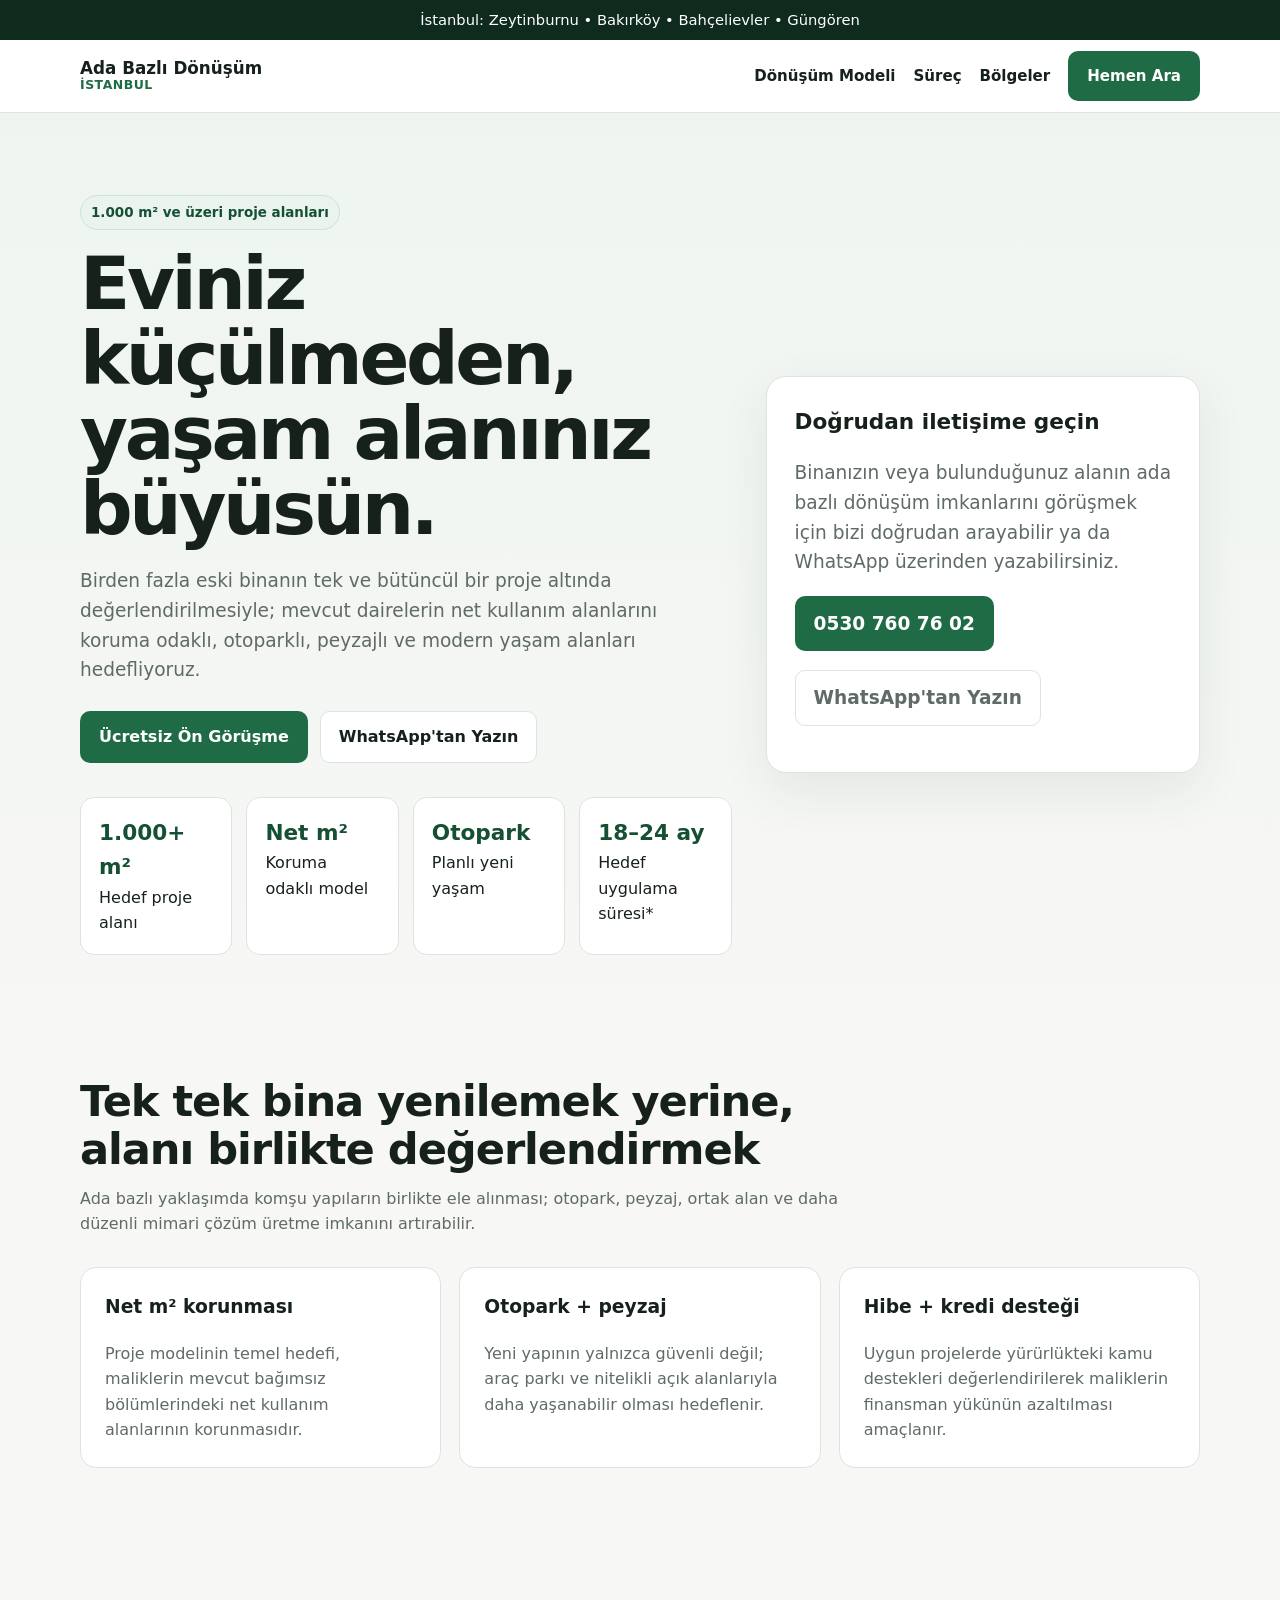
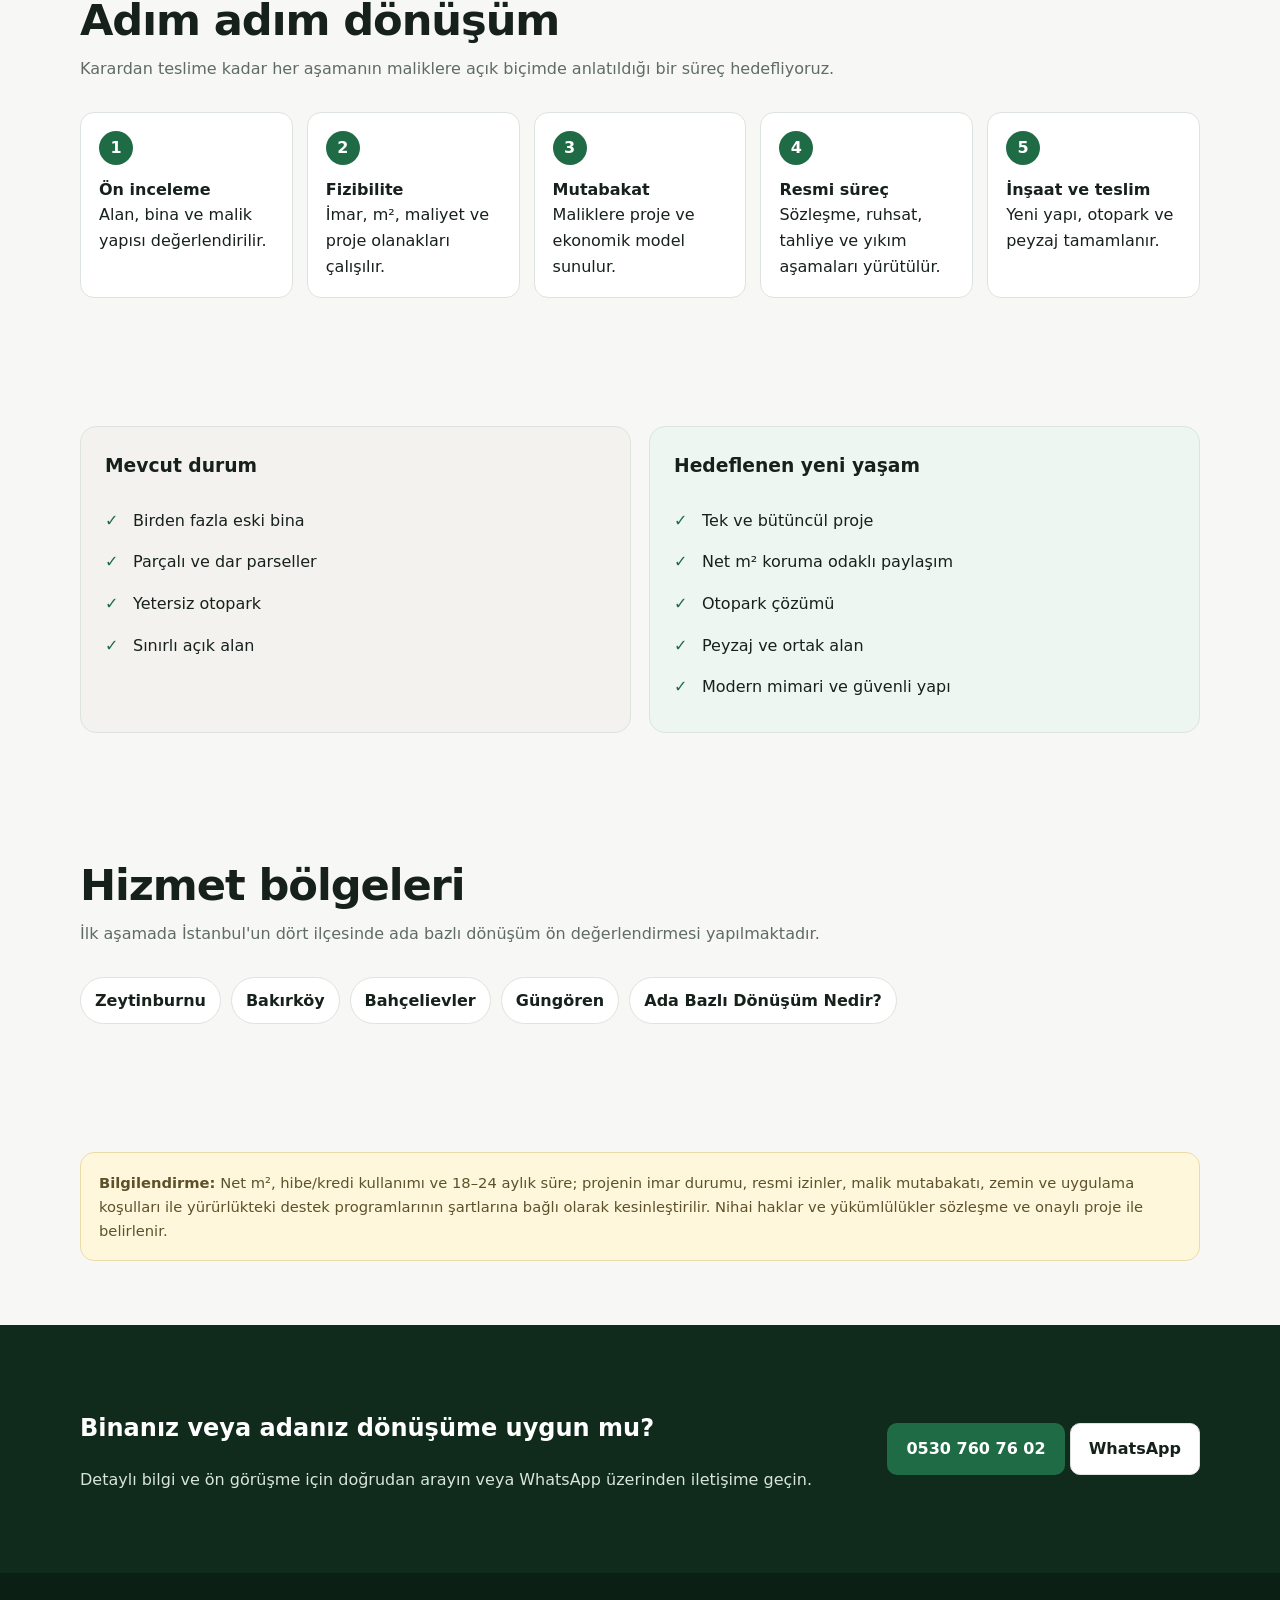
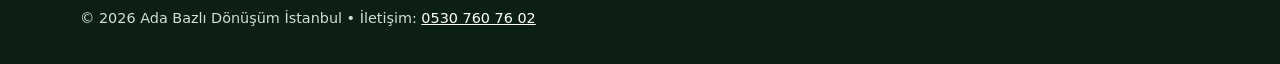
==== index.html @ c2b66420 "Add files via upload" ====
<!doctype html>
<html lang="tr">
<head>
  <meta charset="utf-8">
  <meta name="viewport" content="width=device-width, initial-scale=1">
  <title>Ada Bazlı Kentsel Dönüşüm İstanbul | Net m² Koruma Odaklı</title>
  <meta name="description" content="Zeytinburnu, Bakırköy, Bahçelievler ve Güngören'de 1.000 m² ve üzeri alanlarda ada bazlı kentsel dönüşüm ön değerlendirmesi. Net m² koruma odaklı, otoparklı ve peyzajlı yeni yaşam alanları.">
  <meta name="robots" content="index,follow">
  <link rel="stylesheet" href="styles.css">
</head>
<body>
  <div class="topbar">İstanbul: Zeytinburnu • Bakırköy • Bahçelievler • Güngören</div>
  <header>
    <div class="container nav">
      <a class="brand" href="index.html">Ada Bazlı Dönüşüm <span>İstanbul</span></a>
      <nav class="navlinks" aria-label="Ana menü">
        <a href="#model">Dönüşüm Modeli</a>
        <a href="#surec">Süreç</a>
        <a href="#bolgeler">Bölgeler</a>
        <a class="btn btn-primary" href="tel:+905307607602">Hemen Ara</a>
      </nav>
    </div>
  </header>

  <main>
    <section class="hero">
      <div class="container hero-grid">
        <div>
          <span class="eyebrow">1.000 m² ve üzeri proje alanları</span>
          <h1>Eviniz küçülmeden, yaşam alanınız büyüsün.</h1>
          <p>Birden fazla eski binanın tek ve bütüncül bir proje altında değerlendirilmesiyle; mevcut dairelerin net kullanım alanlarını koruma odaklı, otoparklı, peyzajlı ve modern yaşam alanları hedefliyoruz.</p>
          <div class="hero-actions">
            <a class="btn btn-primary" href="tel:+905307607602">Ücretsiz Ön Görüşme</a>
            <a class="btn btn-secondary" href="https://wa.me/905307607602?text=Merhaba%2C%20ada%20bazl%C4%B1%20kentsel%20d%C3%B6n%C3%BC%C5%9F%C3%BCm%20hakk%C4%B1nda%20bilgi%20almak%20istiyorum." rel="noopener">WhatsApp'tan Yazın</a>
          </div>
          <div class="stats">
            <div class="stat"><strong>1.000+ m²</strong><span>Hedef proje alanı</span></div>
            <div class="stat"><strong>Net m²</strong><span>Koruma odaklı model</span></div>
            <div class="stat"><strong>Otopark</strong><span>Planlı yeni yaşam</span></div>
            <div class="stat"><strong>18–24 ay</strong><span>Hedef uygulama süresi*</span></div>
          </div>
        </div>
        <aside class="hero-card">
          <h2>Doğrudan iletişime geçin</h2>
          <p>Binanızın veya bulunduğunuz alanın ada bazlı dönüşüm imkanlarını görüşmek için bizi doğrudan arayabilir ya da WhatsApp üzerinden yazabilirsiniz.</p>
          <p><a class="btn btn-primary" href="tel:+905307607602">0530 760 76 02</a></p>
          <p><a class="btn btn-secondary" href="https://wa.me/905307607602?text=Merhaba%2C%20ada%20bazl%C4%B1%20kentsel%20d%C3%B6n%C3%BC%C5%9F%C3%BCm%20hakk%C4%B1nda%20bilgi%20almak%20istiyorum." rel="noopener">WhatsApp'tan Yazın</a></p>
        </aside>
      </div>
    </section>

    <section id="model">
      <div class="container">
        <div class="section-head">
          <h2>Tek tek bina yenilemek yerine, alanı birlikte değerlendirmek</h2>
          <p>Ada bazlı yaklaşımda komşu yapıların birlikte ele alınması; otopark, peyzaj, ortak alan ve daha düzenli mimari çözüm üretme imkanını artırabilir.</p>
        </div>
        <div class="grid-3">
          <article class="card"><h3>Net m² korunması</h3><p>Proje modelinin temel hedefi, maliklerin mevcut bağımsız bölümlerindeki net kullanım alanlarının korunmasıdır.</p></article>
          <article class="card"><h3>Otopark + peyzaj</h3><p>Yeni yapının yalnızca güvenli değil; araç parkı ve nitelikli açık alanlarıyla daha yaşanabilir olması hedeflenir.</p></article>
          <article class="card"><h3>Hibe + kredi desteği</h3><p>Uygun projelerde yürürlükteki kamu destekleri değerlendirilerek maliklerin finansman yükünün azaltılması amaçlanır.</p></article>
        </div>
      </div>
    </section>

    <section id="surec">
      <div class="container">
        <div class="section-head"><h2>Adım adım dönüşüm</h2><p>Karardan teslime kadar her aşamanın maliklere açık biçimde anlatıldığı bir süreç hedefliyoruz.</p></div>
        <div class="process">
          <div class="step"><strong>Ön inceleme</strong><br>Alan, bina ve malik yapısı değerlendirilir.</div>
          <div class="step"><strong>Fizibilite</strong><br>İmar, m², maliyet ve proje olanakları çalışılır.</div>
          <div class="step"><strong>Mutabakat</strong><br>Maliklere proje ve ekonomik model sunulur.</div>
          <div class="step"><strong>Resmi süreç</strong><br>Sözleşme, ruhsat, tahliye ve yıkım aşamaları yürütülür.</div>
          <div class="step"><strong>İnşaat ve teslim</strong><br>Yeni yapı, otopark ve peyzaj tamamlanır.</div>
        </div>
      </div>
    </section>

    <section>
      <div class="container compare">
        <article class="card"><h3>Mevcut durum</h3><ul class="checks"><li>Birden fazla eski bina</li><li>Parçalı ve dar parseller</li><li>Yetersiz otopark</li><li>Sınırlı açık alan</li></ul></article>
        <article class="card"><h3>Hedeflenen yeni yaşam</h3><ul class="checks"><li>Tek ve bütüncül proje</li><li>Net m² koruma odaklı paylaşım</li><li>Otopark çözümü</li><li>Peyzaj ve ortak alan</li><li>Modern mimari ve güvenli yapı</li></ul></article>
      </div>
    </section>

    <section id="bolgeler">
      <div class="container">
        <div class="section-head"><h2>Hizmet bölgeleri</h2><p>İlk aşamada İstanbul'un dört ilçesinde ada bazlı dönüşüm ön değerlendirmesi yapılmaktadır.</p></div>
        <div class="locations">
          <a class="pill" href="zeytinburnu-kentsel-donusum.html">Zeytinburnu</a>
          <a class="pill" href="bakirkoy-kentsel-donusum.html">Bakırköy</a>
          <a class="pill" href="bahcelievler-kentsel-donusum.html">Bahçelievler</a>
          <a class="pill" href="gungoren-kentsel-donusum.html">Güngören</a>
          <a class="pill" href="ada-bazli-kentsel-donusum.html">Ada Bazlı Dönüşüm Nedir?</a>
        </div>
      </div>
    </section>

    <section>
      <div class="container notice"><strong>Bilgilendirme:</strong> Net m², hibe/kredi kullanımı ve 18–24 aylık süre; projenin imar durumu, resmi izinler, malik mutabakatı, zemin ve uygulama koşulları ile yürürlükteki destek programlarının şartlarına bağlı olarak kesinleştirilir. Nihai haklar ve yükümlülükler sözleşme ve onaylı proje ile belirlenir.</div>
    </section>

    <section class="contact" id="iletisim">
      <div class="container contact-grid">
        <div><h2>Binanız veya adanız dönüşüme uygun mu?</h2><p>Detaylı bilgi ve ön görüşme için doğrudan arayın veya WhatsApp üzerinden iletişime geçin.</p></div>
        <div><a class="btn btn-primary" href="tel:+905307607602">0530 760 76 02</a> <a class="btn btn-secondary" href="https://wa.me/905307607602?text=Merhaba%2C%20ada%20bazl%C4%B1%20kentsel%20d%C3%B6n%C3%BC%C5%9F%C3%BCm%20hakk%C4%B1nda%20bilgi%20almak%20istiyorum." rel="noopener">WhatsApp</a></div>
      </div>
    </section>
  </main>

  <footer><div class="container">© 2026 Ada Bazlı Dönüşüm İstanbul • İletişim: <a href="tel:+905307607602">0530 760 76 02</a></div></footer>
  <script src="script.js"></script>
</body>
</html>
---- styles.css ----
:root{
  --bg:#f7f7f5;
  --card:#ffffff;
  --text:#17211b;
  --muted:#5f6b64;
  --accent:#1f6b46;
  --accent-dark:#155034;
  --line:#dde4df;
  --soft:#eaf3ed;
  --warn:#fff7dc;
}
*{box-sizing:border-box}
html{scroll-behavior:smooth}
body{margin:0;font-family:Inter,system-ui,-apple-system,BlinkMacSystemFont,"Segoe UI",sans-serif;color:var(--text);background:var(--bg);line-height:1.6}
a{color:inherit}
.container{width:min(1120px,calc(100% - 32px));margin:auto}
.topbar{background:#0f2b1d;color:#fff;font-size:.92rem;padding:8px 0;text-align:center}
header{position:sticky;top:0;background:rgba(255,255,255,.96);backdrop-filter:blur(10px);border-bottom:1px solid var(--line);z-index:10}
.nav{display:flex;align-items:center;justify-content:space-between;gap:22px;min-height:72px}
.brand{text-decoration:none;font-weight:800;font-size:1.05rem;line-height:1.2}
.brand span{display:block;color:var(--accent);font-size:.78rem;font-weight:700;letter-spacing:.04em;text-transform:uppercase}
.navlinks{display:flex;gap:18px;align-items:center;flex-wrap:wrap}
.navlinks a{text-decoration:none;font-weight:650;font-size:.94rem}
.btn{display:inline-flex;align-items:center;justify-content:center;gap:8px;padding:12px 18px;border-radius:10px;text-decoration:none;font-weight:800;border:1px solid transparent;cursor:pointer}
.btn-primary{background:var(--accent);color:#fff}.btn-primary:hover{background:var(--accent-dark)}
.btn-secondary{background:#fff;border-color:var(--line)}
.hero{padding:82px 0 58px;background:linear-gradient(180deg,#eef5f0 0%,var(--bg) 100%)}
.eyebrow{display:inline-block;background:var(--soft);color:var(--accent-dark);border:1px solid #cfe2d5;padding:6px 10px;border-radius:999px;font-weight:800;font-size:.84rem;margin-bottom:16px}
.hero-grid{display:grid;grid-template-columns:1.2fr .8fr;gap:34px;align-items:center}
h1{font-size:clamp(2.35rem,6vw,4.6rem);line-height:1.02;letter-spacing:-.045em;margin:0 0 20px}
.hero p{font-size:1.16rem;color:var(--muted);max-width:760px}
.hero-actions{display:flex;gap:12px;flex-wrap:wrap;margin-top:26px}
.hero-card{background:var(--card);padding:28px;border-radius:20px;border:1px solid var(--line);box-shadow:0 18px 50px rgba(27,50,36,.08)}
.hero-card h2{margin-top:0;font-size:1.35rem}
.hero-card ul{padding-left:20px;margin-bottom:0}
.stats{display:grid;grid-template-columns:repeat(4,1fr);gap:14px;margin-top:34px}
.stat{background:#fff;border:1px solid var(--line);border-radius:14px;padding:18px}
.stat strong{display:block;font-size:1.35rem;color:var(--accent-dark)}
section{padding:64px 0}
.section-head{max-width:760px;margin-bottom:30px}
.section-head h2{font-size:clamp(1.8rem,4vw,2.7rem);line-height:1.12;margin:0 0 12px;letter-spacing:-.025em}
.section-head p{color:var(--muted);margin:0}
.grid-3{display:grid;grid-template-columns:repeat(3,1fr);gap:18px}
.card{background:var(--card);border:1px solid var(--line);border-radius:16px;padding:24px}
.card h3{margin-top:0}.card p{color:var(--muted);margin-bottom:0}
.process{counter-reset:step;display:grid;grid-template-columns:repeat(5,1fr);gap:14px}
.step{background:#fff;border:1px solid var(--line);border-radius:14px;padding:18px;position:relative}
.step:before{counter-increment:step;content:counter(step);display:grid;place-items:center;width:34px;height:34px;border-radius:50%;background:var(--accent);color:#fff;font-weight:800;margin-bottom:12px}
.compare{display:grid;grid-template-columns:1fr 1fr;gap:18px}
.compare .card:first-child{background:#f4f2ee}.compare .card:last-child{background:#eef6f1}
.checks{list-style:none;padding:0;margin:0}.checks li{padding:8px 0 8px 28px;position:relative}.checks li:before{content:"✓";position:absolute;left:0;color:var(--accent);font-weight:900}
.locations{display:flex;gap:10px;flex-wrap:wrap}.pill{background:#fff;border:1px solid var(--line);padding:10px 14px;border-radius:999px;text-decoration:none;font-weight:750}
.notice{background:var(--warn);border:1px solid #eadca8;border-radius:14px;padding:18px;font-size:.92rem;color:#5c512b}
.contact{background:#102a1c;color:#fff}.contact p{color:#d8e5dc}.contact-grid{display:grid;grid-template-columns:1fr auto;gap:22px;align-items:center}.contact .btn-secondary{color:var(--text)}
footer{background:#0b1f15;color:#cfe0d5;padding:34px 0;font-size:.9rem}
footer a{color:#fff}
.page-hero{padding:58px 0 34px;background:#eef5f0}.page-hero h1{font-size:clamp(2rem,5vw,3.6rem)}
.content{max-width:860px}.content h2{margin-top:38px}.content p,.content li{color:#3f4c44}
@media(max-width:900px){.hero-grid,.compare,.contact-grid{grid-template-columns:1fr}.stats{grid-template-columns:1fr 1fr}.grid-3{grid-template-columns:1fr}.process{grid-template-columns:1fr 1fr}.navlinks a:not(.btn){display:none}}
@media(max-width:560px){.stats,.process{grid-template-columns:1fr}.hero{padding-top:54px}.nav{min-height:64px}.btn{width:100%}.nav .btn{width:auto;padding:10px 12px}.hero-actions{display:grid}.contact-grid .btn{width:100%}}
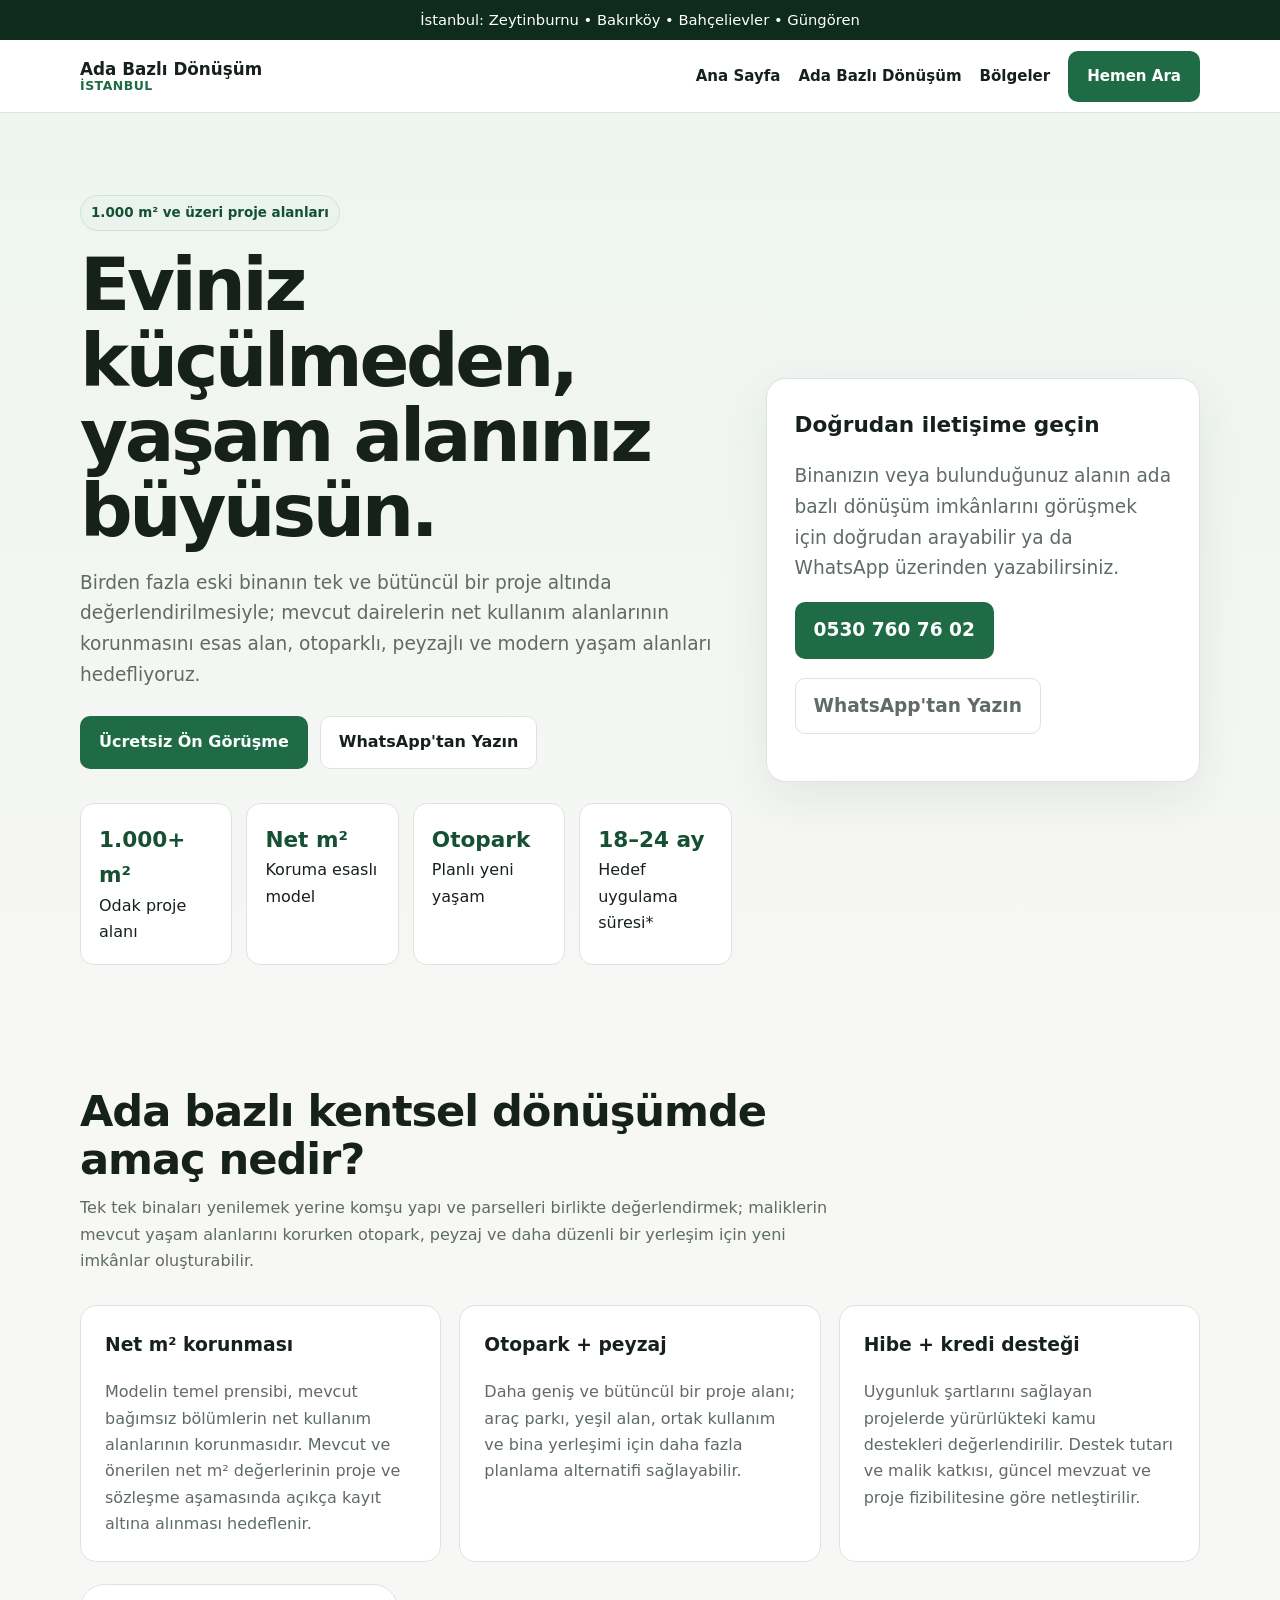
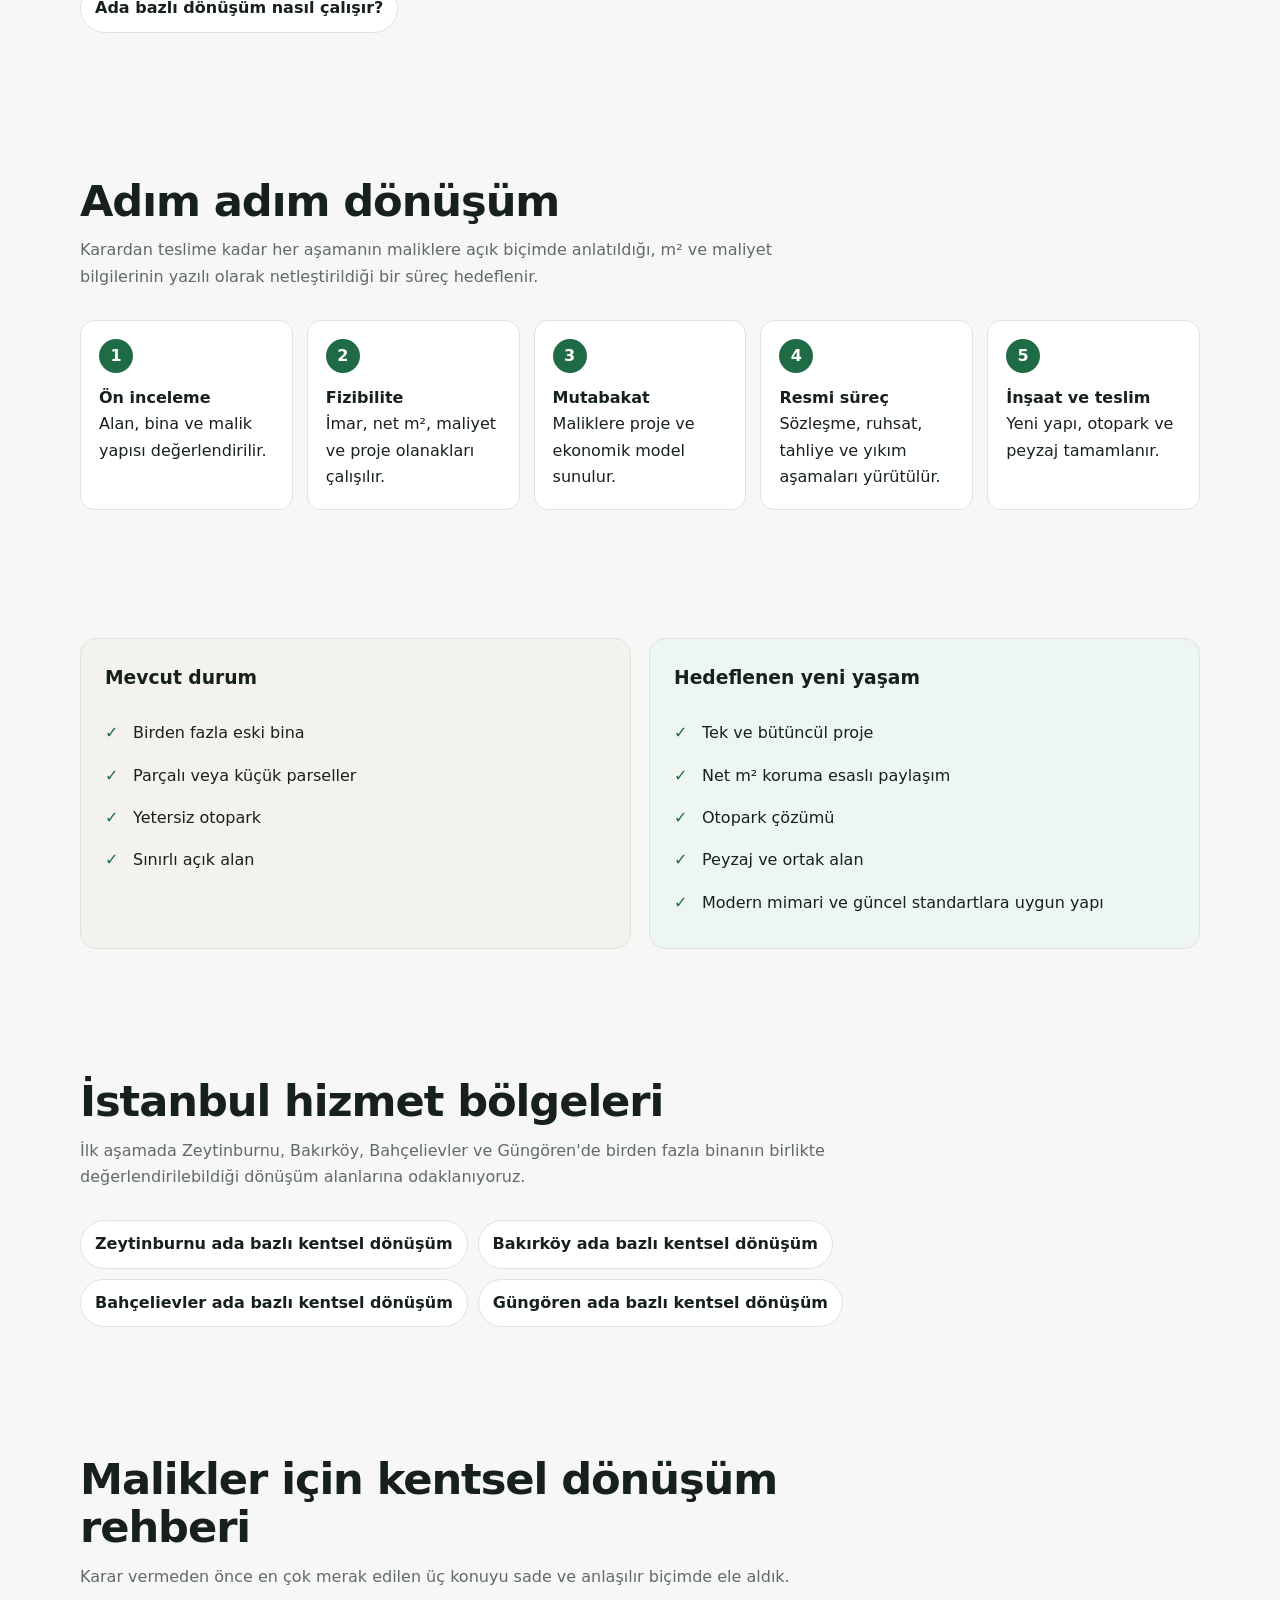
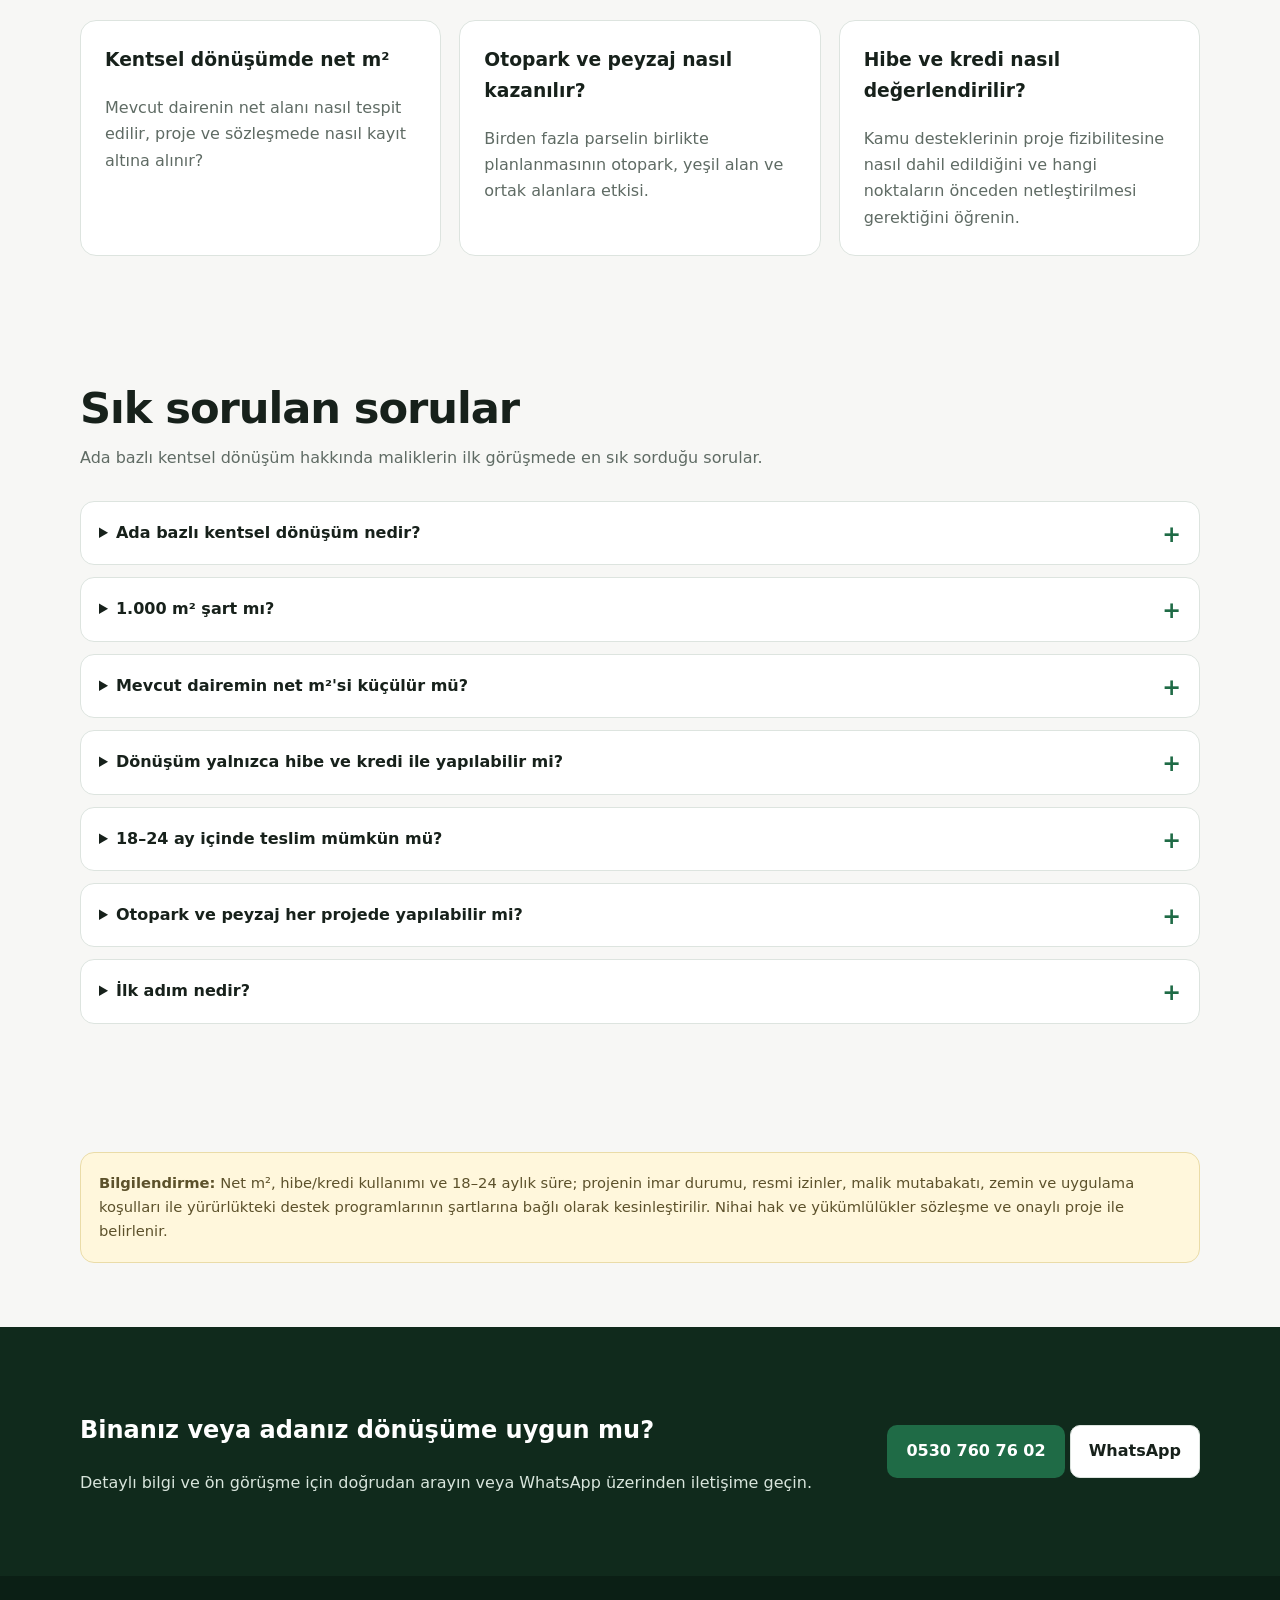
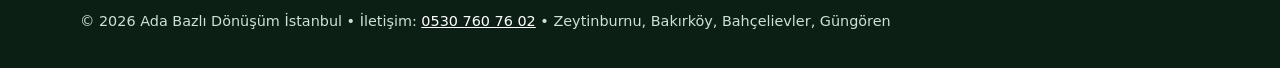
==== commit 3e964df7: "Add files via upload" ====
--- a/index.html
+++ b/index.html
@@ -3,48 +3,57 @@
 <head>
   <meta charset="utf-8">
   <meta name="viewport" content="width=device-width, initial-scale=1">
-  <title>Ada Bazlı Kentsel Dönüşüm İstanbul | Net m² Koruma Odaklı</title>
-  <meta name="description" content="Zeytinburnu, Bakırköy, Bahçelievler ve Güngören'de 1.000 m² ve üzeri alanlarda ada bazlı kentsel dönüşüm ön değerlendirmesi. Net m² koruma odaklı, otoparklı ve peyzajlı yeni yaşam alanları.">
-  <meta name="robots" content="index,follow">
+  <title>Ada Bazlı Kentsel Dönüşüm İstanbul | Net m² Koruma</title>
+  <meta name="description" content="Zeytinburnu, Bakırköy, Bahçelievler ve Güngören&#x27;de 1.000 m²+ alanlarda ada bazlı dönüşüm. Net m² koruma esaslı, otoparklı ve peyzajlı proje yaklaşımı.">
+  <meta name="robots" content="index,follow,max-image-preview:large,max-snippet:-1,max-video-preview:-1">
+  <link rel="canonical" href="https://adabazlidonusum.com.tr/">
+  <meta property="og:locale" content="tr_TR">
+  <meta property="og:type" content="website">
+  <meta property="og:title" content="Ada Bazlı Kentsel Dönüşüm İstanbul | Net m² Koruma">
+  <meta property="og:description" content="Zeytinburnu, Bakırköy, Bahçelievler ve Güngören&#x27;de 1.000 m²+ alanlarda ada bazlı dönüşüm. Net m² koruma esaslı, otoparklı ve peyzajlı proje yaklaşımı.">
+  <meta property="og:url" content="https://adabazlidonusum.com.tr/">
+  <meta property="og:site_name" content="Ada Bazlı Dönüşüm İstanbul">
+  <meta name="twitter:card" content="summary">
+  <meta name="theme-color" content="#1f6b46">
   <link rel="stylesheet" href="styles.css">
+  <script type="application/ld+json">{"@context":"https://schema.org","@graph":[{"@type":"WebSite","@id":"https://adabazlidonusum.com.tr/#website","url":"https://adabazlidonusum.com.tr/","name":"Ada Bazlı Dönüşüm İstanbul","inLanguage":"tr-TR"},{"@type":"Organization","@id":"https://adabazlidonusum.com.tr/#organization","name":"Ada Bazlı Dönüşüm İstanbul","url":"https://adabazlidonusum.com.tr/","telephone":"+905307607602","contactPoint":{"@type":"ContactPoint","telephone":"+905307607602","contactType":"customer service","availableLanguage":["tr"]},"areaServed":[{"@type":"AdministrativeArea","name":"Zeytinburnu, İstanbul"},{"@type":"AdministrativeArea","name":"Bakırköy, İstanbul"},{"@type":"AdministrativeArea","name":"Bahçelievler, İstanbul"},{"@type":"AdministrativeArea","name":"Güngören, İstanbul"}]},{"@type":"Service","@id":"https://adabazlidonusum.com.tr/#service","name":"Ada Bazlı Kentsel Dönüşüm Ön Değerlendirmesi","provider":{"@id":"https://adabazlidonusum.com.tr/#organization"},"serviceType":"Ada bazlı kentsel dönüşüm ön değerlendirmesi ve proje koordinasyonu","areaServed":["Zeytinburnu, İstanbul","Bakırköy, İstanbul","Bahçelievler, İstanbul","Güngören, İstanbul"],"url":"https://adabazlidonusum.com.tr/"}]}</script>
 </head>
 <body>
   <div class="topbar">İstanbul: Zeytinburnu • Bakırköy • Bahçelievler • Güngören</div>
   <header>
     <div class="container nav">
-      <a class="brand" href="index.html">Ada Bazlı Dönüşüm <span>İstanbul</span></a>
+      <a class="brand" href="index.html" aria-label="Ada Bazlı Dönüşüm İstanbul ana sayfa">Ada Bazlı Dönüşüm <span>İstanbul</span></a>
       <nav class="navlinks" aria-label="Ana menü">
-        <a href="#model">Dönüşüm Modeli</a>
-        <a href="#surec">Süreç</a>
-        <a href="#bolgeler">Bölgeler</a>
-        <a class="btn btn-primary" href="tel:+905307607602">Hemen Ara</a>
+        <a href="index.html">Ana Sayfa</a>
+        <a href="ada-bazli-kentsel-donusum.html">Ada Bazlı Dönüşüm</a>
+        <a href="index.html#bolgeler">Bölgeler</a>
+        <a class="btn btn-primary" href="tel:+905307607602" aria-label="0530 760 76 02 numarasını ara">Hemen Ara</a>
       </nav>
     </div>
   </header>
-
   <main>
     <section class="hero">
       <div class="container hero-grid">
         <div>
           <span class="eyebrow">1.000 m² ve üzeri proje alanları</span>
           <h1>Eviniz küçülmeden, yaşam alanınız büyüsün.</h1>
-          <p>Birden fazla eski binanın tek ve bütüncül bir proje altında değerlendirilmesiyle; mevcut dairelerin net kullanım alanlarını koruma odaklı, otoparklı, peyzajlı ve modern yaşam alanları hedefliyoruz.</p>
+          <p>Birden fazla eski binanın tek ve bütüncül bir proje altında değerlendirilmesiyle; mevcut dairelerin net kullanım alanlarının korunmasını esas alan, otoparklı, peyzajlı ve modern yaşam alanları hedefliyoruz.</p>
           <div class="hero-actions">
             <a class="btn btn-primary" href="tel:+905307607602">Ücretsiz Ön Görüşme</a>
-            <a class="btn btn-secondary" href="https://wa.me/905307607602?text=Merhaba%2C%20ada%20bazl%C4%B1%20kentsel%20d%C3%B6n%C3%BC%C5%9F%C3%BCm%20hakk%C4%B1nda%20bilgi%20almak%20istiyorum." rel="noopener">WhatsApp'tan Yazın</a>
+            <a class="btn btn-secondary" href="https://wa.me/905307607602?text=Merhaba%2C%20ada%20bazl%C4%B1%20kentsel%20d%C3%B6n%C3%BC%C5%9F%C3%BCm%20hakk%C4%B1nda%20bilgi%20almak%20istiyorum." rel="noopener noreferrer">WhatsApp'tan Yazın</a>
           </div>
           <div class="stats">
-            <div class="stat"><strong>1.000+ m²</strong><span>Hedef proje alanı</span></div>
-            <div class="stat"><strong>Net m²</strong><span>Koruma odaklı model</span></div>
+            <div class="stat"><strong>1.000+ m²</strong><span>Odak proje alanı</span></div>
+            <div class="stat"><strong>Net m²</strong><span>Koruma esaslı model</span></div>
             <div class="stat"><strong>Otopark</strong><span>Planlı yeni yaşam</span></div>
             <div class="stat"><strong>18–24 ay</strong><span>Hedef uygulama süresi*</span></div>
           </div>
         </div>
         <aside class="hero-card">
           <h2>Doğrudan iletişime geçin</h2>
-          <p>Binanızın veya bulunduğunuz alanın ada bazlı dönüşüm imkanlarını görüşmek için bizi doğrudan arayabilir ya da WhatsApp üzerinden yazabilirsiniz.</p>
+          <p>Binanızın veya bulunduğunuz alanın ada bazlı dönüşüm imkânlarını görüşmek için doğrudan arayabilir ya da WhatsApp üzerinden yazabilirsiniz.</p>
           <p><a class="btn btn-primary" href="tel:+905307607602">0530 760 76 02</a></p>
-          <p><a class="btn btn-secondary" href="https://wa.me/905307607602?text=Merhaba%2C%20ada%20bazl%C4%B1%20kentsel%20d%C3%B6n%C3%BC%C5%9F%C3%BCm%20hakk%C4%B1nda%20bilgi%20almak%20istiyorum." rel="noopener">WhatsApp'tan Yazın</a></p>
+          <p><a class="btn btn-secondary" href="https://wa.me/905307607602?text=Merhaba%2C%20ada%20bazl%C4%B1%20kentsel%20d%C3%B6n%C3%BC%C5%9F%C3%BCm%20hakk%C4%B1nda%20bilgi%20almak%20istiyorum." rel="noopener noreferrer">WhatsApp'tan Yazın</a></p>
         </aside>
       </div>
     </section>
@@ -52,23 +61,24 @@
     <section id="model">
       <div class="container">
         <div class="section-head">
-          <h2>Tek tek bina yenilemek yerine, alanı birlikte değerlendirmek</h2>
-          <p>Ada bazlı yaklaşımda komşu yapıların birlikte ele alınması; otopark, peyzaj, ortak alan ve daha düzenli mimari çözüm üretme imkanını artırabilir.</p>
+          <h2>Ada bazlı kentsel dönüşümde amaç nedir?</h2>
+          <p>Tek tek binaları yenilemek yerine komşu yapı ve parselleri birlikte değerlendirmek; maliklerin mevcut yaşam alanlarını korurken otopark, peyzaj ve daha düzenli bir yerleşim için yeni imkânlar oluşturabilir.</p>
         </div>
         <div class="grid-3">
-          <article class="card"><h3>Net m² korunması</h3><p>Proje modelinin temel hedefi, maliklerin mevcut bağımsız bölümlerindeki net kullanım alanlarının korunmasıdır.</p></article>
-          <article class="card"><h3>Otopark + peyzaj</h3><p>Yeni yapının yalnızca güvenli değil; araç parkı ve nitelikli açık alanlarıyla daha yaşanabilir olması hedeflenir.</p></article>
-          <article class="card"><h3>Hibe + kredi desteği</h3><p>Uygun projelerde yürürlükteki kamu destekleri değerlendirilerek maliklerin finansman yükünün azaltılması amaçlanır.</p></article>
+          <article class="card"><h3>Net m² korunması</h3><p>Modelin temel prensibi, mevcut bağımsız bölümlerin net kullanım alanlarının korunmasıdır. Mevcut ve önerilen net m² değerlerinin proje ve sözleşme aşamasında açıkça kayıt altına alınması hedeflenir.</p></article>
+          <article class="card"><h3>Otopark + peyzaj</h3><p>Daha geniş ve bütüncül bir proje alanı; araç parkı, yeşil alan, ortak kullanım ve bina yerleşimi için daha fazla planlama alternatifi sağlayabilir.</p></article>
+          <article class="card"><h3>Hibe + kredi desteği</h3><p>Uygunluk şartlarını sağlayan projelerde yürürlükteki kamu destekleri değerlendirilir. Destek tutarı ve malik katkısı, güncel mevzuat ve proje fizibilitesine göre netleştirilir.</p></article>
         </div>
+        <p class="inline-links"><a class="pill" href="ada-bazli-kentsel-donusum.html">Ada bazlı dönüşüm nasıl çalışır?</a></p>
       </div>
     </section>
 
     <section id="surec">
       <div class="container">
-        <div class="section-head"><h2>Adım adım dönüşüm</h2><p>Karardan teslime kadar her aşamanın maliklere açık biçimde anlatıldığı bir süreç hedefliyoruz.</p></div>
+        <div class="section-head"><h2>Adım adım dönüşüm</h2><p>Karardan teslime kadar her aşamanın maliklere açık biçimde anlatıldığı, m² ve maliyet bilgilerinin yazılı olarak netleştirildiği bir süreç hedeflenir.</p></div>
         <div class="process">
           <div class="step"><strong>Ön inceleme</strong><br>Alan, bina ve malik yapısı değerlendirilir.</div>
-          <div class="step"><strong>Fizibilite</strong><br>İmar, m², maliyet ve proje olanakları çalışılır.</div>
+          <div class="step"><strong>Fizibilite</strong><br>İmar, net m², maliyet ve proje olanakları çalışılır.</div>
           <div class="step"><strong>Mutabakat</strong><br>Maliklere proje ve ekonomik model sunulur.</div>
           <div class="step"><strong>Resmi süreç</strong><br>Sözleşme, ruhsat, tahliye ve yıkım aşamaları yürütülür.</div>
           <div class="step"><strong>İnşaat ve teslim</strong><br>Yeni yapı, otopark ve peyzaj tamamlanır.</div>
@@ -78,37 +88,61 @@
 
     <section>
       <div class="container compare">
-        <article class="card"><h3>Mevcut durum</h3><ul class="checks"><li>Birden fazla eski bina</li><li>Parçalı ve dar parseller</li><li>Yetersiz otopark</li><li>Sınırlı açık alan</li></ul></article>
-        <article class="card"><h3>Hedeflenen yeni yaşam</h3><ul class="checks"><li>Tek ve bütüncül proje</li><li>Net m² koruma odaklı paylaşım</li><li>Otopark çözümü</li><li>Peyzaj ve ortak alan</li><li>Modern mimari ve güvenli yapı</li></ul></article>
+        <article class="card"><h3>Mevcut durum</h3><ul class="checks"><li>Birden fazla eski bina</li><li>Parçalı veya küçük parseller</li><li>Yetersiz otopark</li><li>Sınırlı açık alan</li></ul></article>
+        <article class="card"><h3>Hedeflenen yeni yaşam</h3><ul class="checks"><li>Tek ve bütüncül proje</li><li>Net m² koruma esaslı paylaşım</li><li>Otopark çözümü</li><li>Peyzaj ve ortak alan</li><li>Modern mimari ve güncel standartlara uygun yapı</li></ul></article>
       </div>
     </section>
 
     <section id="bolgeler">
       <div class="container">
-        <div class="section-head"><h2>Hizmet bölgeleri</h2><p>İlk aşamada İstanbul'un dört ilçesinde ada bazlı dönüşüm ön değerlendirmesi yapılmaktadır.</p></div>
+        <div class="section-head"><h2>İstanbul hizmet bölgeleri</h2><p>İlk aşamada Zeytinburnu, Bakırköy, Bahçelievler ve Güngören'de birden fazla binanın birlikte değerlendirilebildiği dönüşüm alanlarına odaklanıyoruz.</p></div>
         <div class="locations">
-          <a class="pill" href="zeytinburnu-kentsel-donusum.html">Zeytinburnu</a>
-          <a class="pill" href="bakirkoy-kentsel-donusum.html">Bakırköy</a>
-          <a class="pill" href="bahcelievler-kentsel-donusum.html">Bahçelievler</a>
-          <a class="pill" href="gungoren-kentsel-donusum.html">Güngören</a>
-          <a class="pill" href="ada-bazli-kentsel-donusum.html">Ada Bazlı Dönüşüm Nedir?</a>
+          <a class="pill" href="zeytinburnu-kentsel-donusum.html">Zeytinburnu ada bazlı kentsel dönüşüm</a>
+          <a class="pill" href="bakirkoy-kentsel-donusum.html">Bakırköy ada bazlı kentsel dönüşüm</a>
+          <a class="pill" href="bahcelievler-kentsel-donusum.html">Bahçelievler ada bazlı kentsel dönüşüm</a>
+          <a class="pill" href="gungoren-kentsel-donusum.html">Güngören ada bazlı kentsel dönüşüm</a>
+        </div>
+      </div>
+    </section>
+
+    <section id="rehber">
+      <div class="container">
+        <div class="section-head"><h2>Malikler için kentsel dönüşüm rehberi</h2><p>Karar vermeden önce en çok merak edilen üç konuyu sade ve anlaşılır biçimde ele aldık.</p></div>
+        <div class="grid-3">
+          <a class="card card-link" href="kentsel-donusumda-net-m2.html"><h3>Kentsel dönüşümde net m²</h3><p>Mevcut dairenin net alanı nasıl tespit edilir, proje ve sözleşmede nasıl kayıt altına alınır?</p></a>
+          <a class="card card-link" href="ada-bazli-donusumda-otopark-peyzaj.html"><h3>Otopark ve peyzaj nasıl kazanılır?</h3><p>Birden fazla parselin birlikte planlanmasının otopark, yeşil alan ve ortak alanlara etkisi.</p></a>
+          <a class="card card-link" href="kentsel-donusum-hibe-kredi.html"><h3>Hibe ve kredi nasıl değerlendirilir?</h3><p>Kamu desteklerinin proje fizibilitesine nasıl dahil edildiğini ve hangi noktaların önceden netleştirilmesi gerektiğini öğrenin.</p></a>
+        </div>
+      </div>
+    </section>
+
+    <section id="sss">
+      <div class="container">
+        <div class="section-head"><h2>Sık sorulan sorular</h2><p>Ada bazlı kentsel dönüşüm hakkında maliklerin ilk görüşmede en sık sorduğu sorular.</p></div>
+        <div class="faq">
+          <details><summary>Ada bazlı kentsel dönüşüm nedir?</summary><p>Birden fazla bina ve parselin tek bir proje yaklaşımı içinde değerlendirilmesidir. Amaç yalnızca binaları yenilemek değil; daha düzenli bina yerleşimi, otopark, peyzaj ve ortak alan imkânlarını birlikte planlamaktır.</p></details>
+          <details><summary>1.000 m² şart mı?</summary><p>Çalışma modelimiz öncelikle toplam proje alanı yaklaşık 1.000 m² ve üzeri olan, birden fazla binanın birlikte değerlendirilebildiği alanlara odaklanır. Projenin uygulanabilirliği imar, mülkiyet ve fizibilite koşullarıyla belirlenir.</p></details>
+          <details><summary>Mevcut dairemin net m²'si küçülür mü?</summary><p>Modelin temel prensibi mevcut bağımsız bölümün net kullanım alanını korumaktır. Mevcut ölçülerin ve yeni projedeki net m²'nin bağımsız bölüm bazında açıkça gösterilmesi ve sözleşme ekinde kayıt altına alınması hedeflenir.</p></details>
+          <details><summary>Dönüşüm yalnızca hibe ve kredi ile yapılabilir mi?</summary><p>Uygun projelerde yürürlükteki hibe ve kredi desteklerinden yararlanılması hedeflenir. Desteklerin yeterliliği, proje maliyeti ve olası malik katkısı fizibilite aşamasında hesaplanır; kesin tutarlar güncel destek koşullarına bağlıdır.</p></details>
+          <details><summary>18–24 ay içinde teslim mümkün mü?</summary><p>Resmi izinler, ruhsat, tahliye ve uygulama süreci planlandığı şekilde ilerlediğinde yaklaşık 18–24 aylık inşaat ve teslim hedefi oluşturulabilir. Kesin süre proje programı ve sözleşmeyle belirlenir.</p></details>
+          <details><summary>Otopark ve peyzaj her projede yapılabilir mi?</summary><p>Daha büyük ve bütüncül proje alanı otopark ve peyzaj için önemli planlama avantajı sağlayabilir. Nihai çözüm; imar koşulları, çekme mesafeleri, zemin, giriş-çıkış ve mimari projeye bağlıdır.</p></details>
+          <details><summary>İlk adım nedir?</summary><p>Zeytinburnu, Bakırköy, Bahçelievler veya Güngören'de komşu binalarla birlikte dönüşüm düşünüyorsanız doğrudan telefon veya WhatsApp üzerinden iletişime geçebilirsiniz.</p></details>
         </div>
       </div>
     </section>
 
     <section>
-      <div class="container notice"><strong>Bilgilendirme:</strong> Net m², hibe/kredi kullanımı ve 18–24 aylık süre; projenin imar durumu, resmi izinler, malik mutabakatı, zemin ve uygulama koşulları ile yürürlükteki destek programlarının şartlarına bağlı olarak kesinleştirilir. Nihai haklar ve yükümlülükler sözleşme ve onaylı proje ile belirlenir.</div>
+      <div class="container notice"><strong>Bilgilendirme:</strong> Net m², hibe/kredi kullanımı ve 18–24 aylık süre; projenin imar durumu, resmi izinler, malik mutabakatı, zemin ve uygulama koşulları ile yürürlükteki destek programlarının şartlarına bağlı olarak kesinleştirilir. Nihai hak ve yükümlülükler sözleşme ve onaylı proje ile belirlenir.</div>
     </section>
 
     <section class="contact" id="iletisim">
       <div class="container contact-grid">
         <div><h2>Binanız veya adanız dönüşüme uygun mu?</h2><p>Detaylı bilgi ve ön görüşme için doğrudan arayın veya WhatsApp üzerinden iletişime geçin.</p></div>
-        <div><a class="btn btn-primary" href="tel:+905307607602">0530 760 76 02</a> <a class="btn btn-secondary" href="https://wa.me/905307607602?text=Merhaba%2C%20ada%20bazl%C4%B1%20kentsel%20d%C3%B6n%C3%BC%C5%9F%C3%BCm%20hakk%C4%B1nda%20bilgi%20almak%20istiyorum." rel="noopener">WhatsApp</a></div>
+        <div><a class="btn btn-primary" href="tel:+905307607602">0530 760 76 02</a> <a class="btn btn-secondary" href="https://wa.me/905307607602?text=Merhaba%2C%20ada%20bazl%C4%B1%20kentsel%20d%C3%B6n%C3%BC%C5%9F%C3%BCm%20hakk%C4%B1nda%20bilgi%20almak%20istiyorum." rel="noopener noreferrer">WhatsApp</a></div>
       </div>
     </section>
   </main>
-
-  <footer><div class="container">© 2026 Ada Bazlı Dönüşüm İstanbul • İletişim: <a href="tel:+905307607602">0530 760 76 02</a></div></footer>
+  <footer><div class="container">© 2026 Ada Bazlı Dönüşüm İstanbul • İletişim: <a href="tel:+905307607602">0530 760 76 02</a> • Zeytinburnu, Bakırköy, Bahçelievler, Güngören</div></footer>
   <script src="script.js"></script>
 </body>
-</html>
+</html>
--- a/styles.css
+++ b/styles.css
@@ -11,7 +11,7 @@
 }
 *{box-sizing:border-box}
 html{scroll-behavior:smooth}
-body{margin:0;font-family:Inter,system-ui,-apple-system,BlinkMacSystemFont,"Segoe UI",sans-serif;color:var(--text);background:var(--bg);line-height:1.6}
+body{margin:0;font-family:Inter,system-ui,-apple-system,BlinkMacSystemFont,"Segoe UI",sans-serif;color:var(--text);background:var(--bg);line-height:1.65}
 a{color:inherit}
 .container{width:min(1120px,calc(100% - 32px));margin:auto}
 .topbar{background:#0f2b1d;color:#fff;font-size:.92rem;padding:8px 0;text-align:center}
@@ -37,12 +37,15 @@
 .stat{background:#fff;border:1px solid var(--line);border-radius:14px;padding:18px}
 .stat strong{display:block;font-size:1.35rem;color:var(--accent-dark)}
 section{padding:64px 0}
-.section-head{max-width:760px;margin-bottom:30px}
+.section-head{max-width:780px;margin-bottom:30px}
 .section-head h2{font-size:clamp(1.8rem,4vw,2.7rem);line-height:1.12;margin:0 0 12px;letter-spacing:-.025em}
 .section-head p{color:var(--muted);margin:0}
 .grid-3{display:grid;grid-template-columns:repeat(3,1fr);gap:18px}
+.grid-2{display:grid;grid-template-columns:repeat(2,1fr);gap:18px}
 .card{background:var(--card);border:1px solid var(--line);border-radius:16px;padding:24px}
 .card h3{margin-top:0}.card p{color:var(--muted);margin-bottom:0}
+.card-link{text-decoration:none;display:block;height:100%;transition:transform .15s ease,box-shadow .15s ease}
+.card-link:hover{transform:translateY(-2px);box-shadow:0 12px 30px rgba(27,50,36,.08)}
 .process{counter-reset:step;display:grid;grid-template-columns:repeat(5,1fr);gap:14px}
 .step{background:#fff;border:1px solid var(--line);border-radius:14px;padding:18px;position:relative}
 .step:before{counter-increment:step;content:counter(step);display:grid;place-items:center;width:34px;height:34px;border-radius:50%;background:var(--accent);color:#fff;font-weight:800;margin-bottom:12px}
@@ -55,6 +58,24 @@
 footer{background:#0b1f15;color:#cfe0d5;padding:34px 0;font-size:.9rem}
 footer a{color:#fff}
 .page-hero{padding:58px 0 34px;background:#eef5f0}.page-hero h1{font-size:clamp(2rem,5vw,3.6rem)}
-.content{max-width:860px}.content h2{margin-top:38px}.content p,.content li{color:#3f4c44}
-@media(max-width:900px){.hero-grid,.compare,.contact-grid{grid-template-columns:1fr}.stats{grid-template-columns:1fr 1fr}.grid-3{grid-template-columns:1fr}.process{grid-template-columns:1fr 1fr}.navlinks a:not(.btn){display:none}}
+.content{max-width:900px}.content h2{margin-top:40px}.content h3{margin-top:28px}.content p,.content li{color:#3f4c44}
+.breadcrumbs{font-size:.88rem;color:var(--muted);margin-bottom:18px}
+.breadcrumbs a{text-decoration:none;color:var(--accent-dark)}
+.faq{display:grid;gap:12px}
+.faq details{background:#fff;border:1px solid var(--line);border-radius:14px;padding:0 18px}
+.faq summary{cursor:pointer;font-weight:800;padding:18px 34px 18px 0;position:relative}
+.faq summary::after{content:"+";position:absolute;right:0;top:14px;font-size:1.4rem;color:var(--accent)}
+.faq details[open] summary::after{content:"–"}
+.faq details p{margin:0 0 18px;color:var(--muted)}
+.info-strip{display:grid;grid-template-columns:repeat(3,1fr);gap:14px}
+.info-strip .card strong{display:block;color:var(--accent-dark);font-size:1.05rem;margin-bottom:6px}
+.table-wrap{overflow-x:auto;border:1px solid var(--line);border-radius:16px;background:#fff}
+table{width:100%;border-collapse:collapse;min-width:620px}
+th,td{text-align:left;padding:16px;border-bottom:1px solid var(--line);vertical-align:top}
+th{background:#eef5f0}
+tr:last-child td{border-bottom:0}
+.inline-links{display:flex;gap:10px;flex-wrap:wrap;margin-top:22px}
+.muted{color:var(--muted)}
+.small{font-size:.9rem}
+@media(max-width:900px){.hero-grid,.compare,.contact-grid,.grid-2{grid-template-columns:1fr}.stats{grid-template-columns:1fr 1fr}.grid-3,.info-strip{grid-template-columns:1fr}.process{grid-template-columns:1fr 1fr}.navlinks a:not(.btn){display:none}}
 @media(max-width:560px){.stats,.process{grid-template-columns:1fr}.hero{padding-top:54px}.nav{min-height:64px}.btn{width:100%}.nav .btn{width:auto;padding:10px 12px}.hero-actions{display:grid}.contact-grid .btn{width:100%}}
